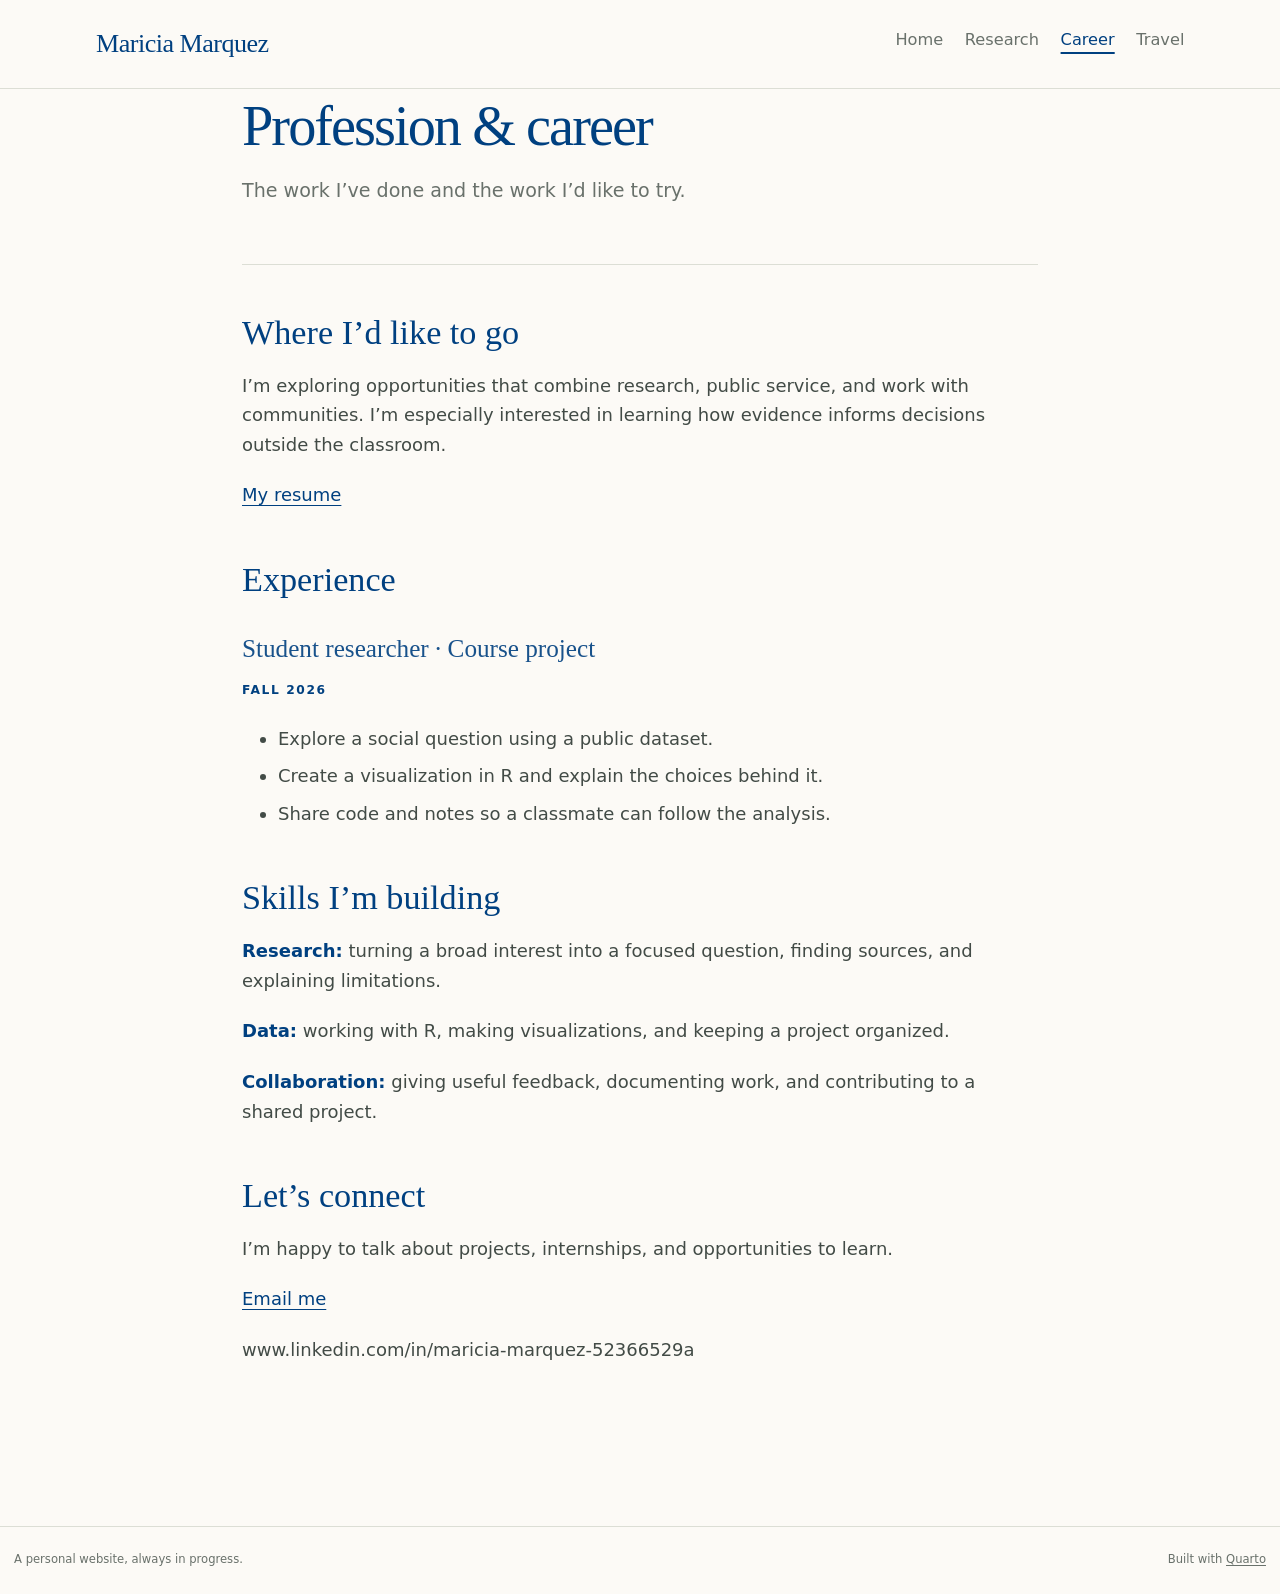
==== docs/career.html @ f44a6bb6 "resume" ====
<!DOCTYPE html>
<html xmlns="http://www.w3.org/1999/xhtml" lang="en" xml:lang="en"><head>

<meta charset="utf-8">
<meta name="generator" content="quarto-1.8.25">

<meta name="viewport" content="width=device-width, initial-scale=1.0, user-scalable=yes">


<title>Profession &amp; career – Maricia Marquez</title>
<style>
code{white-space: pre-wrap;}
span.smallcaps{font-variant: small-caps;}
div.columns{display: flex; gap: min(4vw, 1.5em);}
div.column{flex: auto; overflow-x: auto;}
div.hanging-indent{margin-left: 1.5em; text-indent: -1.5em;}
ul.task-list{list-style: none;}
ul.task-list li input[type="checkbox"] {
  width: 0.8em;
  margin: 0 0.8em 0.2em -1em; /* quarto-specific, see https://github.com/quarto-dev/quarto-cli/issues/4556 */ 
  vertical-align: middle;
}
</style>


<script src="site_libs/quarto-nav/quarto-nav.js"></script>
<script src="site_libs/quarto-nav/headroom.min.js"></script>
<script src="site_libs/clipboard/clipboard.min.js"></script>
<script src="site_libs/quarto-html/quarto.js" type="module"></script>
<script src="site_libs/quarto-html/tabsets/tabsets.js" type="module"></script>
<script src="site_libs/quarto-html/axe/axe-check.js" type="module"></script>
<script src="site_libs/quarto-html/popper.min.js"></script>
<script src="site_libs/quarto-html/tippy.umd.min.js"></script>
<link href="site_libs/quarto-html/tippy.css" rel="stylesheet">
<link href="site_libs/quarto-html/quarto-syntax-highlighting-7b89279ff1a6dce999919e0e67d4d9ec.css" rel="stylesheet" id="quarto-text-highlighting-styles">
<script src="site_libs/bootstrap/bootstrap.min.js"></script>
<link href="site_libs/bootstrap/bootstrap-icons.css" rel="stylesheet">
<link href="site_libs/bootstrap/bootstrap-f6d38c8fd67fa049058913888294f1d0.min.css" rel="stylesheet" append-hash="true" id="quarto-bootstrap" data-mode="light">
<script id="quarto-search-options" type="application/json">{
  "language": {
    "search-no-results-text": "No results",
    "search-matching-documents-text": "matching documents",
    "search-copy-link-title": "Copy link to search",
    "search-hide-matches-text": "Hide additional matches",
    "search-more-match-text": "more match in this document",
    "search-more-matches-text": "more matches in this document",
    "search-clear-button-title": "Clear",
    "search-text-placeholder": "",
    "search-detached-cancel-button-title": "Cancel",
    "search-submit-button-title": "Submit",
    "search-label": "Search"
  }
}</script>


<link rel="stylesheet" href="./_design/styles.css">
</head>

<body class="nav-fixed fullcontent quarto-light">

<div id="quarto-search-results"></div>
  <header id="quarto-header" class="headroom fixed-top">
    <nav class="navbar navbar-expand-lg " data-bs-theme="dark">
      <div class="navbar-container container-fluid">
      <div class="navbar-brand-container mx-auto">
    <a href="./index.html" class="navbar-brand navbar-brand-logo">
    </a>
    <a class="navbar-brand" href="./index.html">
    <span class="navbar-title">Maricia Marquez</span>
    </a>
  </div>
          <button class="navbar-toggler" type="button" data-bs-toggle="collapse" data-bs-target="#navbarCollapse" aria-controls="navbarCollapse" role="menu" aria-expanded="false" aria-label="Toggle navigation" onclick="if (window.quartoToggleHeadroom) { window.quartoToggleHeadroom(); }">
  <span class="navbar-toggler-icon"></span>
</button>
          <div class="collapse navbar-collapse" id="navbarCollapse">
            <ul class="navbar-nav navbar-nav-scroll me-auto">
  <li class="nav-item">
    <a class="nav-link" href="./index.html"> 
<span class="menu-text">Home</span></a>
  </li>  
  <li class="nav-item">
    <a class="nav-link" href="./research.html"> 
<span class="menu-text">Research</span></a>
  </li>  
  <li class="nav-item">
    <a class="nav-link active" href="./career.html" aria-current="page"> 
<span class="menu-text">Career</span></a>
  </li>  
  <li class="nav-item">
    <a class="nav-link" href="./travel.html"> 
<span class="menu-text">Travel</span></a>
  </li>  
</ul>
          </div> <!-- /navcollapse -->
            <div class="quarto-navbar-tools">
</div>
      </div> <!-- /container-fluid -->
    </nav>
</header>
<!-- content -->
<div id="quarto-content" class="quarto-container page-columns page-rows-contents page-layout-article page-navbar">
<!-- sidebar -->
<!-- margin-sidebar -->
    
<!-- main -->
<main class="content" id="quarto-document-content">

<header id="title-block-header" class="quarto-title-block default">
<div class="quarto-title">
<h1 class="title">Profession &amp; career</h1>
<p class="subtitle lead">The work I’ve done and the work I’d like to try.</p>
</div>



<div class="quarto-title-meta">

    
  
    
  </div>
  


</header>


<!-- CAREER: replace these examples with your own experience. Class and volunteer projects count. -->
<section id="where-id-like-to-go" class="level2">
<h2 data-anchor-id="where-id-like-to-go">Where I’d like to go</h2>
<p>I’m exploring opportunities that combine research, public service, and work with communities. I’m especially interested in learning how evidence informs decisions outside the classroom.</p>
<p><a href="2026_MariciaMarquez_Resume.pdf">My resume</a></p>
</section>
<section id="experience" class="level2">
<h2 data-anchor-id="experience">Experience</h2>
<section id="student-researcher-course-project" class="level3">
<h3 data-anchor-id="student-researcher-course-project">Student researcher · Course project</h3>
<p><span class="project-label">FALL 2026</span></p>
<ul>
<li>Explore a social question using a public dataset.</li>
<li>Create a visualization in R and explain the choices behind it.</li>
<li>Share code and notes so a classmate can follow the analysis.</li>
</ul>
<!-- Add another role or volunteer project here if useful.
     Use a heading for the role, then a date and 2–3 concrete contributions.
     You do not need an internship to have useful experience to share. -->
</section>
</section>
<section id="skills-im-building" class="level2">
<h2 data-anchor-id="skills-im-building">Skills I’m building</h2>
<p><strong>Research:</strong> turning a broad interest into a focused question, finding sources, and explaining limitations.</p>
<p><strong>Data:</strong> working with R, making visualizations, and keeping a project organized.</p>
<p><strong>Collaboration:</strong> giving useful feedback, documenting work, and contributing to a shared project.</p>
</section>
<section id="lets-connect" class="level2">
<h2 data-anchor-id="lets-connect">Let’s connect</h2>
<p>I’m happy to talk about projects, internships, and opportunities to learn.</p>
<p><a href="mailto:mariciamarquez@gmail.com">Email me</a></p>
<!-- OPTIONAL: add your real LinkedIn address here, or remove this comment. -->
<p>www.linkedin.com/in/maricia-marquez-52366529a <!-- OPTIONAL CV: create a files/ folder, add resume.pdf, then use [My resume](files/resume.pdf). --></p>


</section>

</main> <!-- /main -->
<script id="quarto-html-after-body" type="application/javascript">
  window.document.addEventListener("DOMContentLoaded", function (event) {
    const isCodeAnnotation = (el) => {
      for (const clz of el.classList) {
        if (clz.startsWith('code-annotation-')) {                     
          return true;
        }
      }
      return false;
    }
    const onCopySuccess = function(e) {
      // button target
      const button = e.trigger;
      // don't keep focus
      button.blur();
      // flash "checked"
      button.classList.add('code-copy-button-checked');
      var currentTitle = button.getAttribute("title");
      button.setAttribute("title", "Copied!");
      let tooltip;
      if (window.bootstrap) {
        button.setAttribute("data-bs-toggle", "tooltip");
        button.setAttribute("data-bs-placement", "left");
        button.setAttribute("data-bs-title", "Copied!");
        tooltip = new bootstrap.Tooltip(button, 
          { trigger: "manual", 
            customClass: "code-copy-button-tooltip",
            offset: [0, -8]});
        tooltip.show();    
      }
      setTimeout(function() {
        if (tooltip) {
          tooltip.hide();
          button.removeAttribute("data-bs-title");
          button.removeAttribute("data-bs-toggle");
          button.removeAttribute("data-bs-placement");
        }
        button.setAttribute("title", currentTitle);
        button.classList.remove('code-copy-button-checked');
      }, 1000);
      // clear code selection
      e.clearSelection();
    }
    const getTextToCopy = function(trigger) {
      const outerScaffold = trigger.parentElement.cloneNode(true);
      const codeEl = outerScaffold.querySelector('code');
      for (const childEl of codeEl.children) {
        if (isCodeAnnotation(childEl)) {
          childEl.remove();
        }
      }
      return codeEl.innerText;
    }
    const clipboard = new window.ClipboardJS('.code-copy-button:not([data-in-quarto-modal])', {
      text: getTextToCopy
    });
    clipboard.on('success', onCopySuccess);
    if (window.document.getElementById('quarto-embedded-source-code-modal')) {
      const clipboardModal = new window.ClipboardJS('.code-copy-button[data-in-quarto-modal]', {
        text: getTextToCopy,
        container: window.document.getElementById('quarto-embedded-source-code-modal')
      });
      clipboardModal.on('success', onCopySuccess);
    }
      var localhostRegex = new RegExp(/^(?:http|https):\/\/localhost\:?[0-9]*\//);
      var mailtoRegex = new RegExp(/^mailto:/);
        var filterRegex = new RegExp("https:\/\/mariciamarquez\.github\.io\/Academic_Website\/");
      var isInternal = (href) => {
          return filterRegex.test(href) || localhostRegex.test(href) || mailtoRegex.test(href);
      }
      // Inspect non-navigation links and adorn them if external
     var links = window.document.querySelectorAll('a[href]:not(.nav-link):not(.navbar-brand):not(.toc-action):not(.sidebar-link):not(.sidebar-item-toggle):not(.pagination-link):not(.no-external):not([aria-hidden]):not(.dropdown-item):not(.quarto-navigation-tool):not(.about-link)');
      for (var i=0; i<links.length; i++) {
        const link = links[i];
        if (!isInternal(link.href)) {
          // undo the damage that might have been done by quarto-nav.js in the case of
          // links that we want to consider external
          if (link.dataset.originalHref !== undefined) {
            link.href = link.dataset.originalHref;
          }
            // target, if specified
            link.setAttribute("target", "_blank");
            if (link.getAttribute("rel") === null) {
              link.setAttribute("rel", "noopener");
            }
        }
      }
    function tippyHover(el, contentFn, onTriggerFn, onUntriggerFn) {
      const config = {
        allowHTML: true,
        maxWidth: 500,
        delay: 100,
        arrow: false,
        appendTo: function(el) {
            return el.parentElement;
        },
        interactive: true,
        interactiveBorder: 10,
        theme: 'quarto',
        placement: 'bottom-start',
      };
      if (contentFn) {
        config.content = contentFn;
      }
      if (onTriggerFn) {
        config.onTrigger = onTriggerFn;
      }
      if (onUntriggerFn) {
        config.onUntrigger = onUntriggerFn;
      }
      window.tippy(el, config); 
    }
    const noterefs = window.document.querySelectorAll('a[role="doc-noteref"]');
    for (var i=0; i<noterefs.length; i++) {
      const ref = noterefs[i];
      tippyHover(ref, function() {
        // use id or data attribute instead here
        let href = ref.getAttribute('data-footnote-href') || ref.getAttribute('href');
        try { href = new URL(href).hash; } catch {}
        const id = href.replace(/^#\/?/, "");
        const note = window.document.getElementById(id);
        if (note) {
          return note.innerHTML;
        } else {
          return "";
        }
      });
    }
    const xrefs = window.document.querySelectorAll('a.quarto-xref');
    const processXRef = (id, note) => {
      // Strip column container classes
      const stripColumnClz = (el) => {
        el.classList.remove("page-full", "page-columns");
        if (el.children) {
          for (const child of el.children) {
            stripColumnClz(child);
          }
        }
      }
      stripColumnClz(note)
      if (id === null || id.startsWith('sec-')) {
        // Special case sections, only their first couple elements
        const container = document.createElement("div");
        if (note.children && note.children.length > 2) {
          container.appendChild(note.children[0].cloneNode(true));
          for (let i = 1; i < note.children.length; i++) {
            const child = note.children[i];
            if (child.tagName === "P" && child.innerText === "") {
              continue;
            } else {
              container.appendChild(child.cloneNode(true));
              break;
            }
          }
          if (window.Quarto?.typesetMath) {
            window.Quarto.typesetMath(container);
          }
          return container.innerHTML
        } else {
          if (window.Quarto?.typesetMath) {
            window.Quarto.typesetMath(note);
          }
          return note.innerHTML;
        }
      } else {
        // Remove any anchor links if they are present
        const anchorLink = note.querySelector('a.anchorjs-link');
        if (anchorLink) {
          anchorLink.remove();
        }
        if (window.Quarto?.typesetMath) {
          window.Quarto.typesetMath(note);
        }
        if (note.classList.contains("callout")) {
          return note.outerHTML;
        } else {
          return note.innerHTML;
        }
      }
    }
    for (var i=0; i<xrefs.length; i++) {
      const xref = xrefs[i];
      tippyHover(xref, undefined, function(instance) {
        instance.disable();
        let url = xref.getAttribute('href');
        let hash = undefined; 
        if (url.startsWith('#')) {
          hash = url;
        } else {
          try { hash = new URL(url).hash; } catch {}
        }
        if (hash) {
          const id = hash.replace(/^#\/?/, "");
          const note = window.document.getElementById(id);
          if (note !== null) {
            try {
              const html = processXRef(id, note.cloneNode(true));
              instance.setContent(html);
            } finally {
              instance.enable();
              instance.show();
            }
          } else {
            // See if we can fetch this
            fetch(url.split('#')[0])
            .then(res => res.text())
            .then(html => {
              const parser = new DOMParser();
              const htmlDoc = parser.parseFromString(html, "text/html");
              const note = htmlDoc.getElementById(id);
              if (note !== null) {
                const html = processXRef(id, note);
                instance.setContent(html);
              } 
            }).finally(() => {
              instance.enable();
              instance.show();
            });
          }
        } else {
          // See if we can fetch a full url (with no hash to target)
          // This is a special case and we should probably do some content thinning / targeting
          fetch(url)
          .then(res => res.text())
          .then(html => {
            const parser = new DOMParser();
            const htmlDoc = parser.parseFromString(html, "text/html");
            const note = htmlDoc.querySelector('main.content');
            if (note !== null) {
              // This should only happen for chapter cross references
              // (since there is no id in the URL)
              // remove the first header
              if (note.children.length > 0 && note.children[0].tagName === "HEADER") {
                note.children[0].remove();
              }
              const html = processXRef(null, note);
              instance.setContent(html);
            } 
          }).finally(() => {
            instance.enable();
            instance.show();
          });
        }
      }, function(instance) {
      });
    }
        let selectedAnnoteEl;
        const selectorForAnnotation = ( cell, annotation) => {
          let cellAttr = 'data-code-cell="' + cell + '"';
          let lineAttr = 'data-code-annotation="' +  annotation + '"';
          const selector = 'span[' + cellAttr + '][' + lineAttr + ']';
          return selector;
        }
        const selectCodeLines = (annoteEl) => {
          const doc = window.document;
          const targetCell = annoteEl.getAttribute("data-target-cell");
          const targetAnnotation = annoteEl.getAttribute("data-target-annotation");
          const annoteSpan = window.document.querySelector(selectorForAnnotation(targetCell, targetAnnotation));
          const lines = annoteSpan.getAttribute("data-code-lines").split(",");
          const lineIds = lines.map((line) => {
            return targetCell + "-" + line;
          })
          let top = null;
          let height = null;
          let parent = null;
          if (lineIds.length > 0) {
              //compute the position of the single el (top and bottom and make a div)
              const el = window.document.getElementById(lineIds[0]);
              top = el.offsetTop;
              height = el.offsetHeight;
              parent = el.parentElement.parentElement;
            if (lineIds.length > 1) {
              const lastEl = window.document.getElementById(lineIds[lineIds.length - 1]);
              const bottom = lastEl.offsetTop + lastEl.offsetHeight;
              height = bottom - top;
            }
            if (top !== null && height !== null && parent !== null) {
              // cook up a div (if necessary) and position it 
              let div = window.document.getElementById("code-annotation-line-highlight");
              if (div === null) {
                div = window.document.createElement("div");
                div.setAttribute("id", "code-annotation-line-highlight");
                div.style.position = 'absolute';
                parent.appendChild(div);
              }
              div.style.top = top - 2 + "px";
              div.style.height = height + 4 + "px";
              div.style.left = 0;
              let gutterDiv = window.document.getElementById("code-annotation-line-highlight-gutter");
              if (gutterDiv === null) {
                gutterDiv = window.document.createElement("div");
                gutterDiv.setAttribute("id", "code-annotation-line-highlight-gutter");
                gutterDiv.style.position = 'absolute';
                const codeCell = window.document.getElementById(targetCell);
                const gutter = codeCell.querySelector('.code-annotation-gutter');
                gutter.appendChild(gutterDiv);
              }
              gutterDiv.style.top = top - 2 + "px";
              gutterDiv.style.height = height + 4 + "px";
            }
            selectedAnnoteEl = annoteEl;
          }
        };
        const unselectCodeLines = () => {
          const elementsIds = ["code-annotation-line-highlight", "code-annotation-line-highlight-gutter"];
          elementsIds.forEach((elId) => {
            const div = window.document.getElementById(elId);
            if (div) {
              div.remove();
            }
          });
          selectedAnnoteEl = undefined;
        };
          // Handle positioning of the toggle
      window.addEventListener(
        "resize",
        throttle(() => {
          elRect = undefined;
          if (selectedAnnoteEl) {
            selectCodeLines(selectedAnnoteEl);
          }
        }, 10)
      );
      function throttle(fn, ms) {
      let throttle = false;
      let timer;
        return (...args) => {
          if(!throttle) { // first call gets through
              fn.apply(this, args);
              throttle = true;
          } else { // all the others get throttled
              if(timer) clearTimeout(timer); // cancel #2
              timer = setTimeout(() => {
                fn.apply(this, args);
                timer = throttle = false;
              }, ms);
          }
        };
      }
        // Attach click handler to the DT
        const annoteDls = window.document.querySelectorAll('dt[data-target-cell]');
        for (const annoteDlNode of annoteDls) {
          annoteDlNode.addEventListener('click', (event) => {
            const clickedEl = event.target;
            if (clickedEl !== selectedAnnoteEl) {
              unselectCodeLines();
              const activeEl = window.document.querySelector('dt[data-target-cell].code-annotation-active');
              if (activeEl) {
                activeEl.classList.remove('code-annotation-active');
              }
              selectCodeLines(clickedEl);
              clickedEl.classList.add('code-annotation-active');
            } else {
              // Unselect the line
              unselectCodeLines();
              clickedEl.classList.remove('code-annotation-active');
            }
          });
        }
    const findCites = (el) => {
      const parentEl = el.parentElement;
      if (parentEl) {
        const cites = parentEl.dataset.cites;
        if (cites) {
          return {
            el,
            cites: cites.split(' ')
          };
        } else {
          return findCites(el.parentElement)
        }
      } else {
        return undefined;
      }
    };
    var bibliorefs = window.document.querySelectorAll('a[role="doc-biblioref"]');
    for (var i=0; i<bibliorefs.length; i++) {
      const ref = bibliorefs[i];
      const citeInfo = findCites(ref);
      if (citeInfo) {
        tippyHover(citeInfo.el, function() {
          var popup = window.document.createElement('div');
          citeInfo.cites.forEach(function(cite) {
            var citeDiv = window.document.createElement('div');
            citeDiv.classList.add('hanging-indent');
            citeDiv.classList.add('csl-entry');
            var biblioDiv = window.document.getElementById('ref-' + cite);
            if (biblioDiv) {
              citeDiv.innerHTML = biblioDiv.innerHTML;
            }
            popup.appendChild(citeDiv);
          });
          return popup.innerHTML;
        });
      }
    }
  });
  </script>
</div> <!-- /content -->
<footer class="footer">
  <div class="nav-footer">
    <div class="nav-footer-left">
<p>A personal website, always in progress.</p>
</div>   
    <div class="nav-footer-center">
      &nbsp;
    </div>
    <div class="nav-footer-right">
<p>Built with <a href="https://quarto.org/">Quarto</a></p>
</div>
  </div>
</footer>




</body></html>
---- docs/site_libs/quarto-html/quarto-syntax-highlighting-7b89279ff1a6dce999919e0e67d4d9ec.css ----
/* quarto syntax highlight colors */
:root {
  --quarto-hl-ot-color: #003B4F;
  --quarto-hl-at-color: #657422;
  --quarto-hl-ss-color: #20794D;
  --quarto-hl-an-color: #5E5E5E;
  --quarto-hl-fu-color: #4758AB;
  --quarto-hl-st-color: #20794D;
  --quarto-hl-cf-color: #003B4F;
  --quarto-hl-op-color: #5E5E5E;
  --quarto-hl-er-color: #AD0000;
  --quarto-hl-bn-color: #AD0000;
  --quarto-hl-al-color: #AD0000;
  --quarto-hl-va-color: #111111;
  --quarto-hl-bu-color: inherit;
  --quarto-hl-ex-color: inherit;
  --quarto-hl-pp-color: #AD0000;
  --quarto-hl-in-color: #5E5E5E;
  --quarto-hl-vs-color: #20794D;
  --quarto-hl-wa-color: #5E5E5E;
  --quarto-hl-do-color: #5E5E5E;
  --quarto-hl-im-color: #00769E;
  --quarto-hl-ch-color: #20794D;
  --quarto-hl-dt-color: #AD0000;
  --quarto-hl-fl-color: #AD0000;
  --quarto-hl-co-color: #5E5E5E;
  --quarto-hl-cv-color: #5E5E5E;
  --quarto-hl-cn-color: #8f5902;
  --quarto-hl-sc-color: #5E5E5E;
  --quarto-hl-dv-color: #AD0000;
  --quarto-hl-kw-color: #003B4F;
}

/* other quarto variables */
:root {
  --quarto-font-monospace: SFMono-Regular, Menlo, Monaco, Consolas, "Liberation Mono", "Courier New", monospace;
}

/* syntax highlight based on Pandoc's rules */
pre > code.sourceCode > span {
  color: #003B4F;
}

code.sourceCode > span {
  color: #003B4F;
}

div.sourceCode,
div.sourceCode pre.sourceCode {
  color: #003B4F;
}

/* Normal */
code span {
  color: #003B4F;
}

/* Alert */
code span.al {
  color: #AD0000;
  font-style: inherit;
}

/* Annotation */
code span.an {
  color: #5E5E5E;
  font-style: inherit;
}

/* Attribute */
code span.at {
  color: #657422;
  font-style: inherit;
}

/* BaseN */
code span.bn {
  color: #AD0000;
  font-style: inherit;
}

/* BuiltIn */
code span.bu {
  font-style: inherit;
}

/* ControlFlow */
code span.cf {
  color: #003B4F;
  font-weight: bold;
  font-style: inherit;
}

/* Char */
code span.ch {
  color: #20794D;
  font-style: inherit;
}

/* Constant */
code span.cn {
  color: #8f5902;
  font-style: inherit;
}

/* Comment */
code span.co {
  color: #5E5E5E;
  font-style: inherit;
}

/* CommentVar */
code span.cv {
  color: #5E5E5E;
  font-style: italic;
}

/* Documentation */
code span.do {
  color: #5E5E5E;
  font-style: italic;
}

/* DataType */
code span.dt {
  color: #AD0000;
  font-style: inherit;
}

/* DecVal */
code span.dv {
  color: #AD0000;
  font-style: inherit;
}

/* Error */
code span.er {
  color: #AD0000;
  font-style: inherit;
}

/* Extension */
code span.ex {
  font-style: inherit;
}

/* Float */
code span.fl {
  color: #AD0000;
  font-style: inherit;
}

/* Function */
code span.fu {
  color: #4758AB;
  font-style: inherit;
}

/* Import */
code span.im {
  color: #00769E;
  font-style: inherit;
}

/* Information */
code span.in {
  color: #5E5E5E;
  font-style: inherit;
}

/* Keyword */
code span.kw {
  color: #003B4F;
  font-weight: bold;
  font-style: inherit;
}

/* Operator */
code span.op {
  color: #5E5E5E;
  font-style: inherit;
}

/* Other */
code span.ot {
  color: #003B4F;
  font-style: inherit;
}

/* Preprocessor */
code span.pp {
  color: #AD0000;
  font-style: inherit;
}

/* SpecialChar */
code span.sc {
  color: #5E5E5E;
  font-style: inherit;
}

/* SpecialString */
code span.ss {
  color: #20794D;
  font-style: inherit;
}

/* String */
code span.st {
  color: #20794D;
  font-style: inherit;
}

/* Variable */
code span.va {
  color: #111111;
  font-style: inherit;
}

/* VerbatimString */
code span.vs {
  color: #20794D;
  font-style: inherit;
}

/* Warning */
code span.wa {
  color: #5E5E5E;
  font-style: italic;
}

.prevent-inlining {
  content: "</";
}

/*# sourceMappingURL=3944bc705cfaf4c80e56f77c5205168a.css.map */
---- docs/_design/styles.css ----
/* Optional customization: change the dark accent color below.
   Everything else can stay as it is while you write your site. */
:root {
  --paper: #fcfaf6;
  --ink: #004080;
  --body-ink: #424b46;
  --accent: #004080;
  --muted: #69716b;
  --rule: #dcded5;
  --serif: Georgia, "Times New Roman", serif;
}

body { background: var(--paper); color: var(--body-ink); }
a { color: var(--accent); text-underline-offset: .2em; }
a:hover { color: #004080; }
a:focus-visible, button:focus-visible {
  outline: 3px solid var(--accent);
  outline-offset: 5px;
}
h1, h2, h3, h4 { color: var(--ink); }
h1, h2, h3 { font-family: var(--serif); font-weight: 400; }
h1 { font-size: clamp(2.25rem, 4.4vw, 3.6rem); line-height: 1.13; letter-spacing: -.035em; }
h2 { font-size: 1.9rem; border: 0; padding-bottom: 0; margin-top: 2.7rem; }
h3 { font-size: 1.4rem; margin-top: 1.9rem; }
p { margin-bottom: 1.15rem; }
li { margin-bottom: .45rem; }
strong { color: var(--ink); font-weight: 600; }

/* Shared navigation. No extra dropdowns or social-icon extensions. */
#quarto-header { border-bottom: 1px solid var(--rule); }
.navbar { background: var(--paper) !important; padding: 1rem 0; }
.navbar > .container-fluid { max-width: 1160px; margin: auto; padding: 0 32px; }
.navbar-brand { color: var(--ink) !important; font: 1.45rem var(--serif); letter-spacing: -.02em; }
.navbar-brand:hover { color: var(--accent) !important; }
.navbar-nav { gap: .8rem; }
.navbar .nav-link { color: var(--muted); font-size: .9rem; padding: .45rem .2rem !important; }
.navbar .nav-link.active { color: var(--ink); text-decoration: underline; text-underline-offset: .45em; text-decoration-thickness: 2px; }
.navbar .nav-link:hover { color: var(--accent); }
.navbar-toggler { border: 1px solid var(--rule); border-radius: 4px; }

.home-page #title-block-header { display: none; }
main.content { padding-top: 2rem; margin-bottom: 4.5rem; }
#title-block-header { margin-bottom: 2.6rem; padding-bottom: 1.8rem; border-bottom: 1px solid var(--rule); }
#title-block-header .subtitle { color: var(--muted); font-size: 1.06rem; margin-top: .9rem; max-width: 42rem; }
.quarto-title-meta { margin-top: 1.4rem; }
.quarto-title-meta-heading { color: var(--muted); }

/* Home page: the ::: layout blocks in index.qmd use these classes. */
.home-hero { display: grid; grid-template-columns: minmax(0, 1.4fr) minmax(230px, .8fr); gap: 4rem; align-items: center; padding: 1.7rem 0 3.4rem; }
.home-hero p:last-child { margin-bottom: 0; }
.eyebrow, .project-label { color: var(--accent); font-size: .68rem; font-weight: 600; letter-spacing: .13em; line-height: 1.6; }
h1.display-name { font-size: clamp(3.6rem, 6.2vw, 5.6rem); line-height: 1; margin: .8rem 0 1.25rem; letter-spacing: -.055em; }
.hero-subtitle { display: inline-block; color: var(--ink); font: italic 1.75rem/1.3 var(--serif); margin-bottom: .2rem; }
.hero-copy p { max-width: 37rem; }
.hero-copy p:last-child { display: flex; gap: 1.6rem; align-items: center; flex-wrap: wrap; margin-top: 1.65rem; }
.primary-link { display: inline-block; background: var(--accent); color: #fff !important; padding: .7rem 1.2rem; border-radius: 4px; text-decoration: none; font-size: .88rem; }
.primary-link:hover { background: #004080; }
.quiet-link { font-size: .88rem; }
.hero-photo { justify-self: end; width: 100%; max-width: 320px; }
.hero-photo p, .hero-photo figure { margin: 0; }
.hero-photo img { width: 100%; aspect-ratio: 4 / 5; object-fit: cover; border-radius: 150px 150px 8px 8px; }
.home-notes { border-top: 1px solid var(--rule); display: grid; grid-template-columns: 1fr 1fr; gap: 4rem; padding-top: 2.5rem; }
.home-note h2 { font-size: 1.7rem; margin-top: .6rem; margin-bottom: 1rem; }
.home-note p:last-child a { font-size: .9rem; }

/* Photos and the automatic blog list. */
.travel-photo { width: 100%; max-height: 480px; object-fit: cover; border-radius: 6px; }
.quarto-listing { margin-top: 2rem; }
.quarto-listing-default .quarto-post { border-bottom: 1px solid var(--rule); padding: 1.5rem 0; margin: 0; }
.quarto-listing-default .quarto-post .listing-title { font: 1.6rem/1.2 var(--serif); margin-bottom: .7rem; }
.quarto-listing-default .quarto-post .listing-title a { color: var(--ink); }
.quarto-listing-default .quarto-post .listing-description { color: var(--body-ink); }
.quarto-listing-default .quarto-post .metadata { color: var(--muted); font-size: .78rem; }
.quarto-listing-default a { text-decoration: none; }
.quarto-listing-default a:hover { text-decoration: underline; }
.listing-no-matching { color: var(--muted); }

.nav-footer { border-top: 1px solid var(--rule); color: var(--muted); font-size: .78rem; background: var(--paper); }
.nav-footer a { color: var(--muted); }
.nav-footer-left, .nav-footer-right { padding: .8rem 0; }

@media (min-width: 992px) {
  .navbar-collapse { justify-content: flex-end; }
  .navbar-nav.me-auto { margin-right: 0 !important; }
}
@media (max-width: 991px) {
  .navbar-nav { gap: .15rem; padding-top: 1rem; }
  .navbar > .container-fluid { padding: 0 24px; }
  .home-hero { gap: 2rem; }
}
@media (max-width: 680px) {
  body { font-size: 17px; }
  main.content { padding-top: 1.3rem; margin-bottom: 3rem; }
  h1 { font-size: 2.5rem; }
  h2 { font-size: 1.7rem; }
  #title-block-header { margin-bottom: 2rem; }
  .home-hero { grid-template-columns: 1fr; padding-top: .8rem; padding-bottom: 2.4rem; gap: 2rem; }
  h1.display-name { font-size: 3.8rem; }
  .hero-subtitle { font-size: 1.55rem; }
  .hero-photo { justify-self: start; max-width: 270px; }
  .home-notes { grid-template-columns: 1fr; gap: 2rem; padding-top: 2rem; }
  .quarto-listing-default .quarto-post { flex-wrap: wrap; gap: .6rem; }
  .quarto-listing-default .quarto-post .metadata { flex-basis: 100%; order: -1; }
  .quarto-listing-default .quarto-post .body { flex-basis: 100%; }
  .nav-footer { flex-direction: column; align-items: flex-start; gap: 0; }
  .nav-footer-left, .nav-footer-right { text-align: left; padding: .5rem 0; }
}
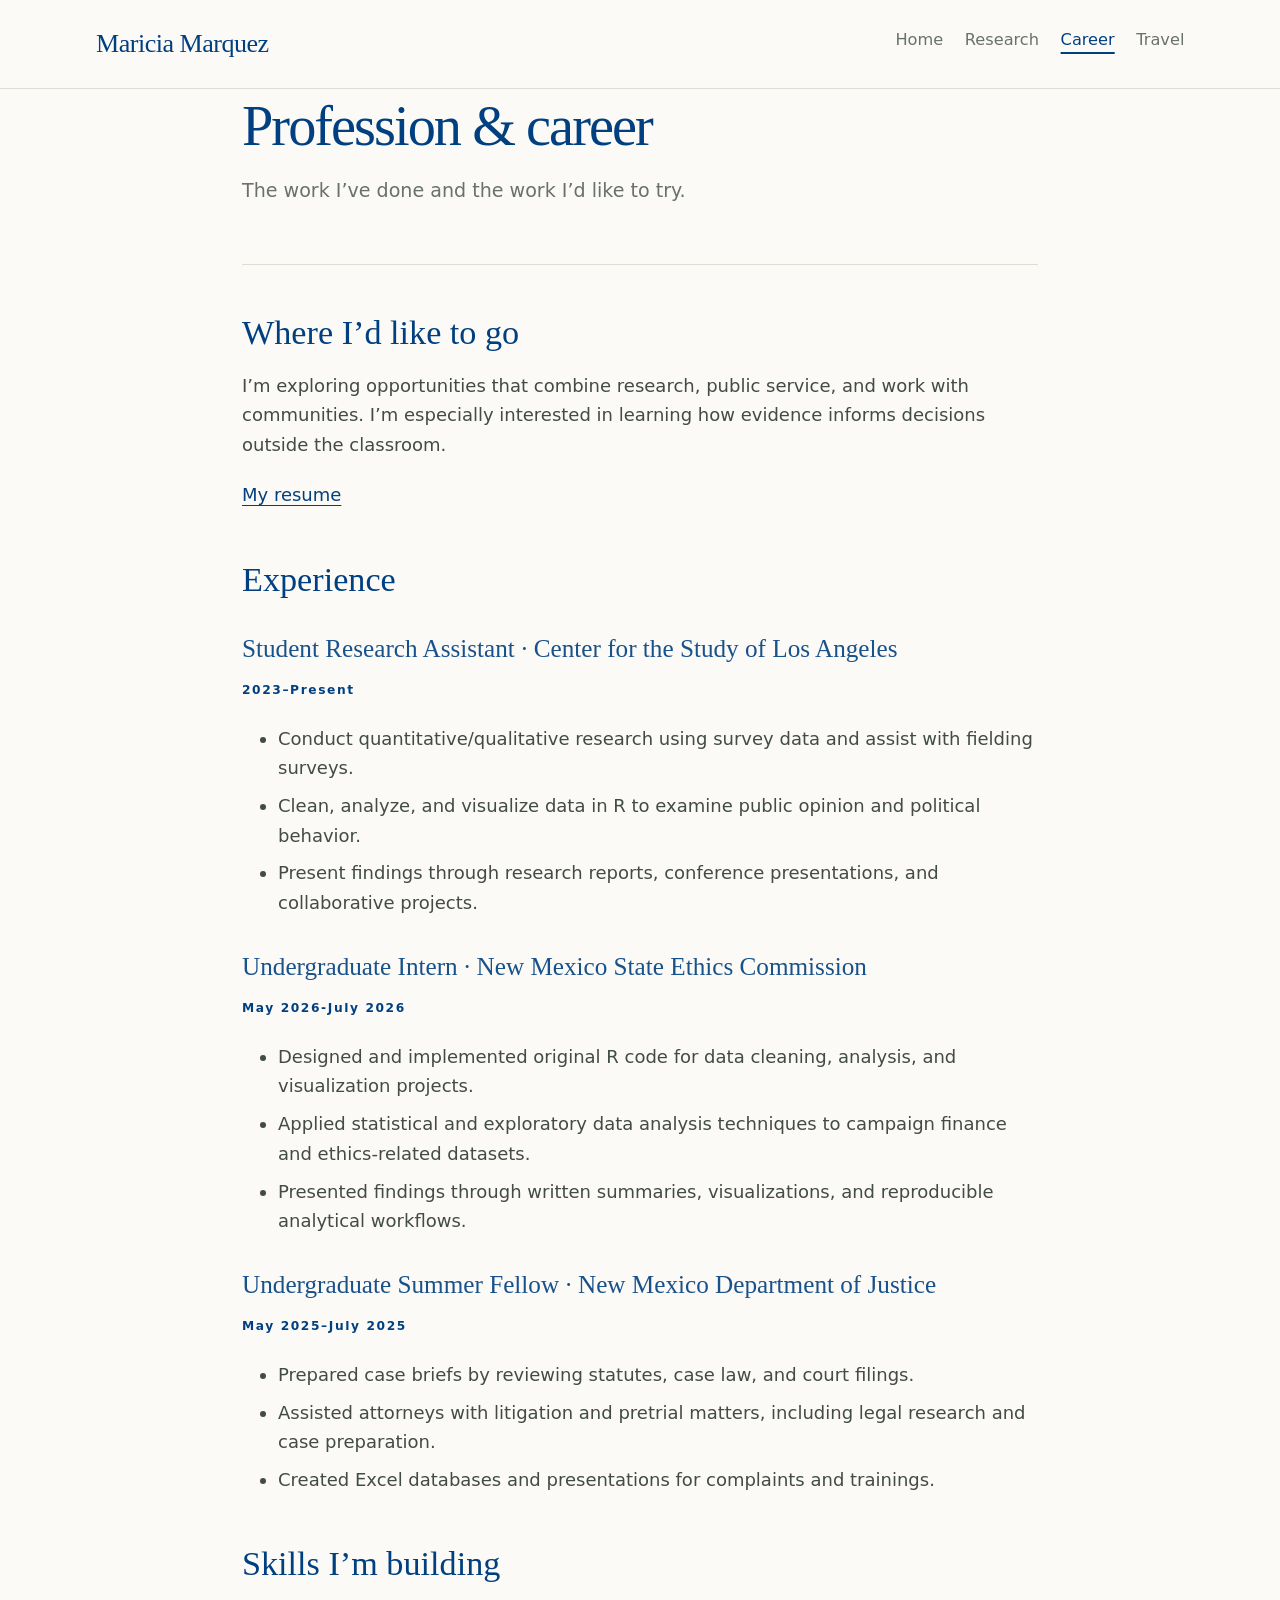
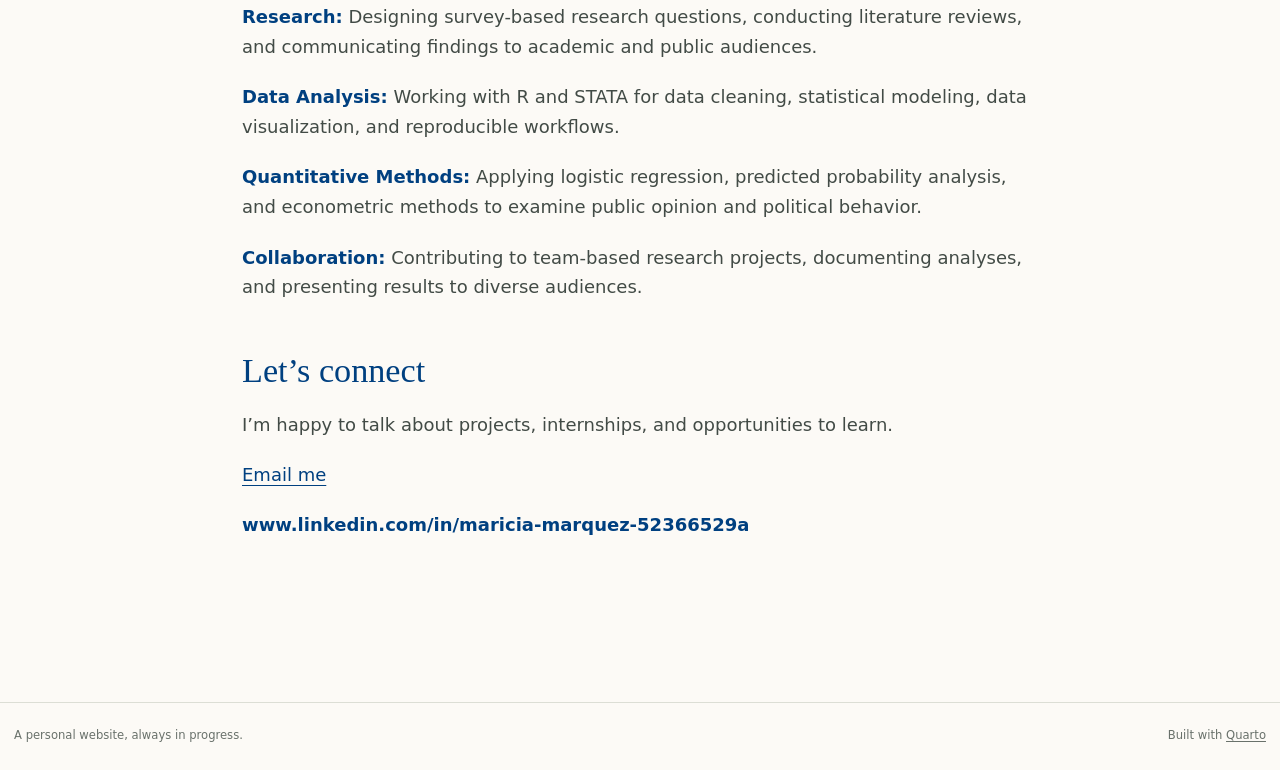
==== commit 4f813cb1: "career add ins" ====
--- a/docs/career.html
+++ b/docs/career.html
@@ -129,17 +129,35 @@
 <section id="where-id-like-to-go" class="level2">
 <h2 data-anchor-id="where-id-like-to-go">Where I’d like to go</h2>
 <p>I’m exploring opportunities that combine research, public service, and work with communities. I’m especially interested in learning how evidence informs decisions outside the classroom.</p>
-<p><a href="2026_MariciaMarquez_Resume.pdf">My resume</a></p>
+<p><a href="files/2026_MariciaMarquez_Resume.pdf">My resume</a></p>
 </section>
 <section id="experience" class="level2">
 <h2 data-anchor-id="experience">Experience</h2>
-<section id="student-researcher-course-project" class="level3">
-<h3 data-anchor-id="student-researcher-course-project">Student researcher · Course project</h3>
-<p><span class="project-label">FALL 2026</span></p>
+<section id="student-research-assistant-center-for-the-study-of-los-angeles" class="level3">
+<h3 data-anchor-id="student-research-assistant-center-for-the-study-of-los-angeles">Student Research Assistant · Center for the Study of Los Angeles</h3>
+<p><span class="project-label">2023–Present</span></p>
 <ul>
-<li>Explore a social question using a public dataset.</li>
-<li>Create a visualization in R and explain the choices behind it.</li>
-<li>Share code and notes so a classmate can follow the analysis.</li>
+<li>Conduct quantitative/qualitative research using survey data and assist with fielding surveys.</li>
+<li>Clean, analyze, and visualize data in R to examine public opinion and political behavior.</li>
+<li>Present findings through research reports, conference presentations, and collaborative projects.</li>
+</ul>
+</section>
+<section id="undergraduate-intern-new-mexico-state-ethics-commission" class="level3">
+<h3 data-anchor-id="undergraduate-intern-new-mexico-state-ethics-commission">Undergraduate Intern · New Mexico State Ethics Commission</h3>
+<p><span class="project-label">May 2026-July 2026</span></p>
+<ul>
+<li>Designed and implemented original R code for data cleaning, analysis, and visualization projects.</li>
+<li>Applied statistical and exploratory data analysis techniques to campaign finance and ethics-related datasets.</li>
+<li>Presented findings through written summaries, visualizations, and reproducible analytical workflows.</li>
+</ul>
+</section>
+<section id="undergraduate-summer-fellow-new-mexico-department-of-justice" class="level3">
+<h3 data-anchor-id="undergraduate-summer-fellow-new-mexico-department-of-justice">Undergraduate Summer Fellow · New Mexico Department of Justice</h3>
+<p><span class="project-label">May 2025–July 2025</span></p>
+<ul>
+<li>Prepared case briefs by reviewing statutes, case law, and court filings.</li>
+<li>Assisted attorneys with litigation and pretrial matters, including legal research and case preparation.</li>
+<li>Created Excel databases and presentations for complaints and trainings.</li>
 </ul>
 <!-- Add another role or volunteer project here if useful.
      Use a heading for the role, then a date and 2–3 concrete contributions.
@@ -148,16 +166,17 @@
 </section>
 <section id="skills-im-building" class="level2">
 <h2 data-anchor-id="skills-im-building">Skills I’m building</h2>
-<p><strong>Research:</strong> turning a broad interest into a focused question, finding sources, and explaining limitations.</p>
-<p><strong>Data:</strong> working with R, making visualizations, and keeping a project organized.</p>
-<p><strong>Collaboration:</strong> giving useful feedback, documenting work, and contributing to a shared project.</p>
+<p><strong>Research:</strong> Designing survey-based research questions, conducting literature reviews, and communicating findings to academic and public audiences.</p>
+<p><strong>Data Analysis:</strong> Working with R and STATA for data cleaning, statistical modeling, data visualization, and reproducible workflows.</p>
+<p><strong>Quantitative Methods:</strong> Applying logistic regression, predicted probability analysis, and econometric methods to examine public opinion and political behavior.</p>
+<p><strong>Collaboration:</strong> Contributing to team-based research projects, documenting analyses, and presenting results to diverse audiences.</p>
 </section>
 <section id="lets-connect" class="level2">
 <h2 data-anchor-id="lets-connect">Let’s connect</h2>
 <p>I’m happy to talk about projects, internships, and opportunities to learn.</p>
 <p><a href="mailto:mariciamarquez@gmail.com">Email me</a></p>
 <!-- OPTIONAL: add your real LinkedIn address here, or remove this comment. -->
-<p>www.linkedin.com/in/maricia-marquez-52366529a <!-- OPTIONAL CV: create a files/ folder, add resume.pdf, then use [My resume](files/resume.pdf). --></p>
+<p><strong>www.linkedin.com/in/maricia-marquez-52366529a</strong> <!-- OPTIONAL CV: create a files/ folder, add resume.pdf, then use [My resume](files/resume.pdf). --></p>
 
 
 </section>
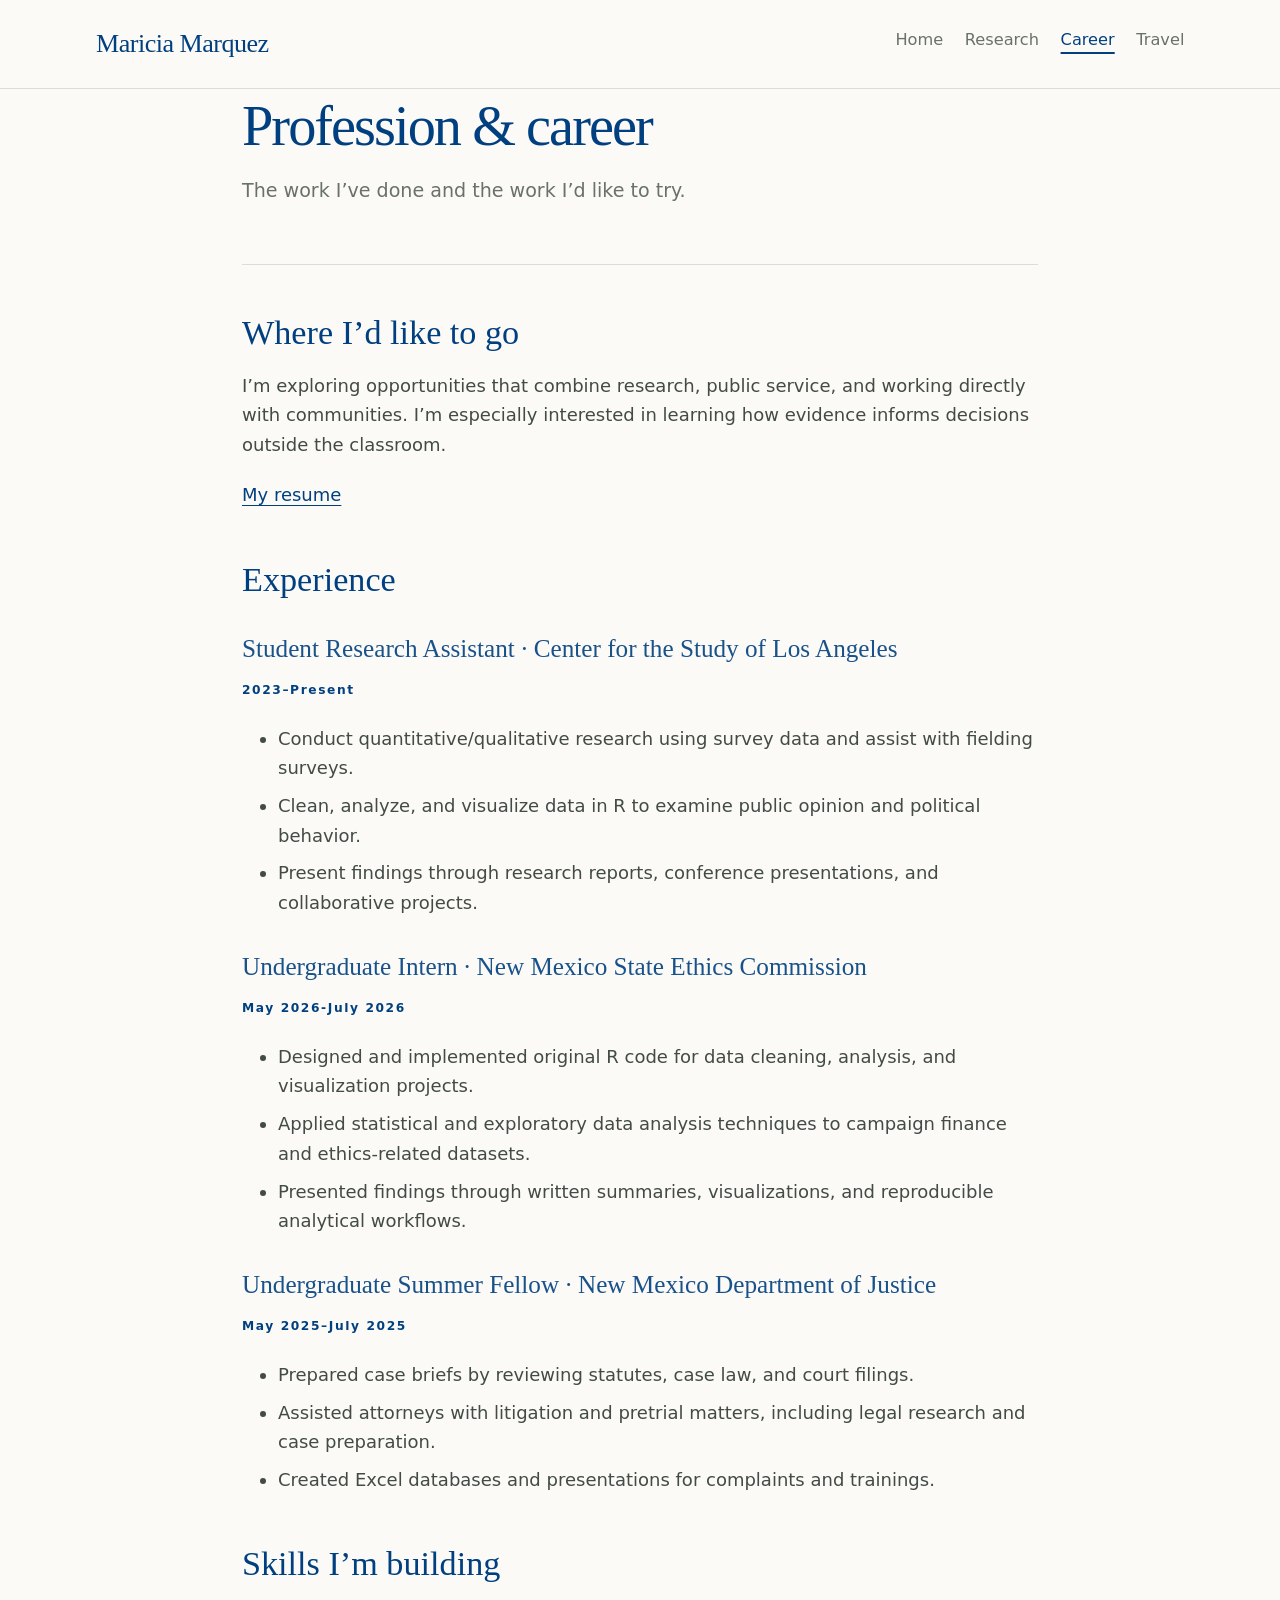
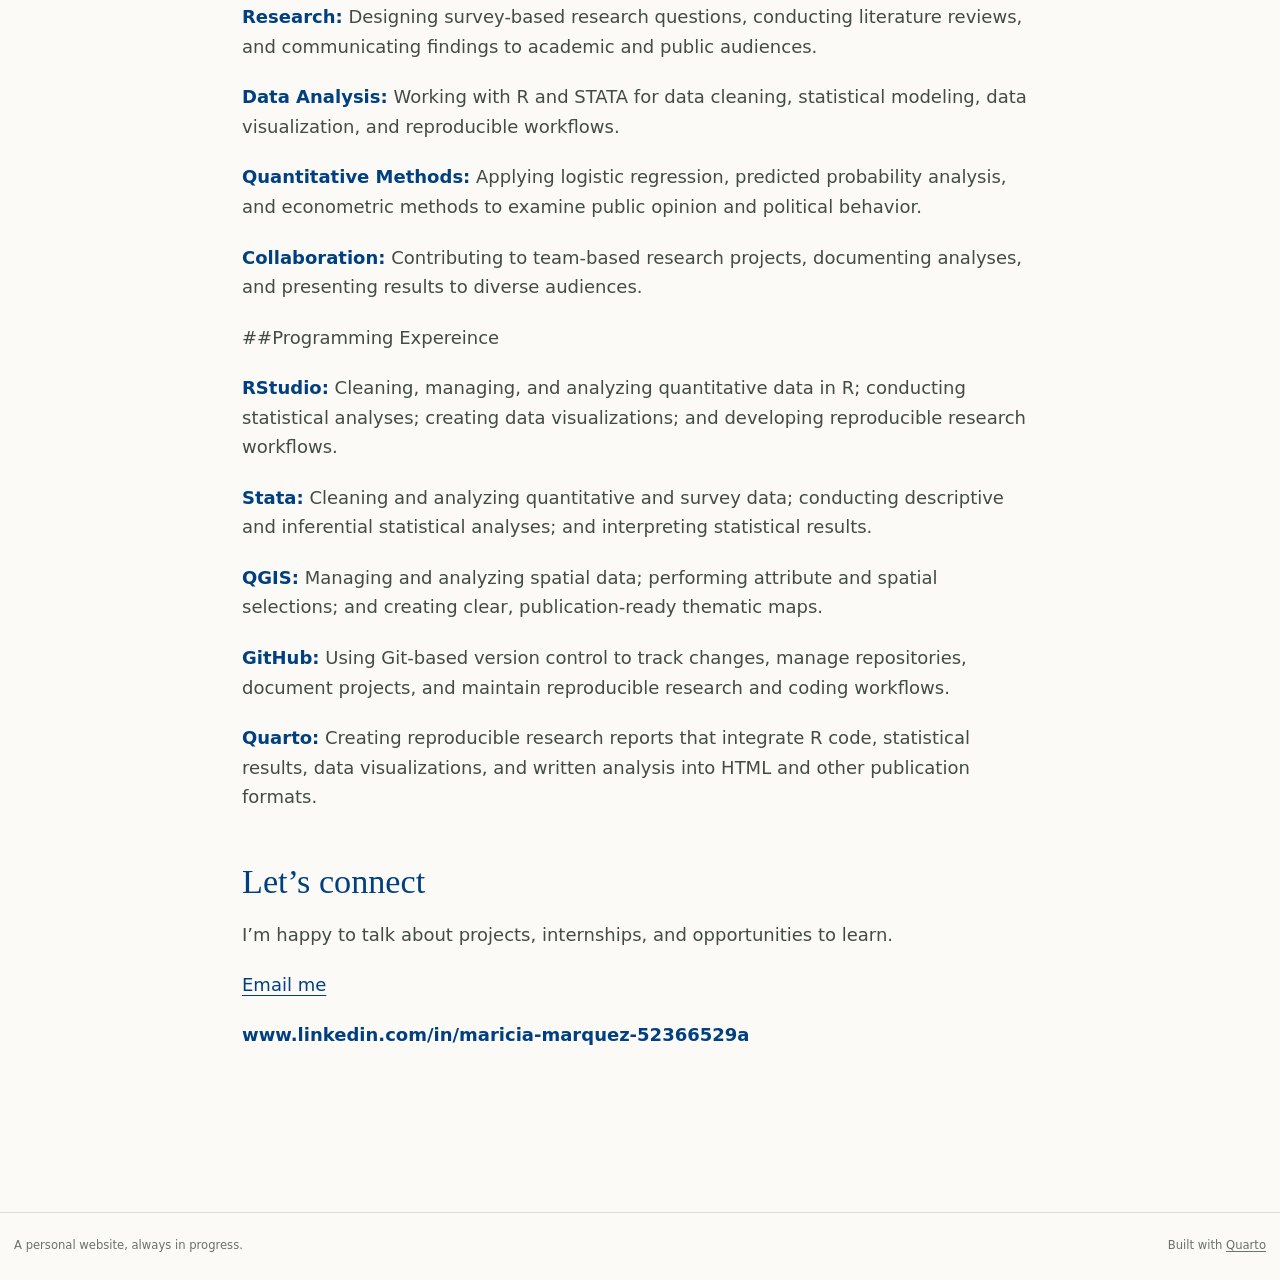
==== commit 029b5a65: "update" ====
--- a/docs/career.html
+++ b/docs/career.html
@@ -128,7 +128,7 @@
 <!-- CAREER: replace these examples with your own experience. Class and volunteer projects count. -->
 <section id="where-id-like-to-go" class="level2">
 <h2 data-anchor-id="where-id-like-to-go">Where I’d like to go</h2>
-<p>I’m exploring opportunities that combine research, public service, and work with communities. I’m especially interested in learning how evidence informs decisions outside the classroom.</p>
+<p>I’m exploring opportunities that combine research, public service, and working directly with communities. I’m especially interested in learning how evidence informs decisions outside the classroom.</p>
 <p><a href="files/2026_MariciaMarquez_Resume.pdf">My resume</a></p>
 </section>
 <section id="experience" class="level2">
@@ -170,6 +170,12 @@
 <p><strong>Data Analysis:</strong> Working with R and STATA for data cleaning, statistical modeling, data visualization, and reproducible workflows.</p>
 <p><strong>Quantitative Methods:</strong> Applying logistic regression, predicted probability analysis, and econometric methods to examine public opinion and political behavior.</p>
 <p><strong>Collaboration:</strong> Contributing to team-based research projects, documenting analyses, and presenting results to diverse audiences.</p>
+<p>##Programming Expereince</p>
+<p><strong>RStudio:</strong> Cleaning, managing, and analyzing quantitative data in R; conducting statistical analyses; creating data visualizations; and developing reproducible research workflows.</p>
+<p><strong>Stata:</strong> Cleaning and analyzing quantitative and survey data; conducting descriptive and inferential statistical analyses; and interpreting statistical results.</p>
+<p><strong>QGIS:</strong> Managing and analyzing spatial data; performing attribute and spatial selections; and creating clear, publication-ready thematic maps.</p>
+<p><strong>GitHub:</strong> Using Git-based version control to track changes, manage repositories, document projects, and maintain reproducible research and coding workflows.</p>
+<p><strong>Quarto:</strong> Creating reproducible research reports that integrate R code, statistical results, data visualizations, and written analysis into HTML and other publication formats.</p>
 </section>
 <section id="lets-connect" class="level2">
 <h2 data-anchor-id="lets-connect">Let’s connect</h2>
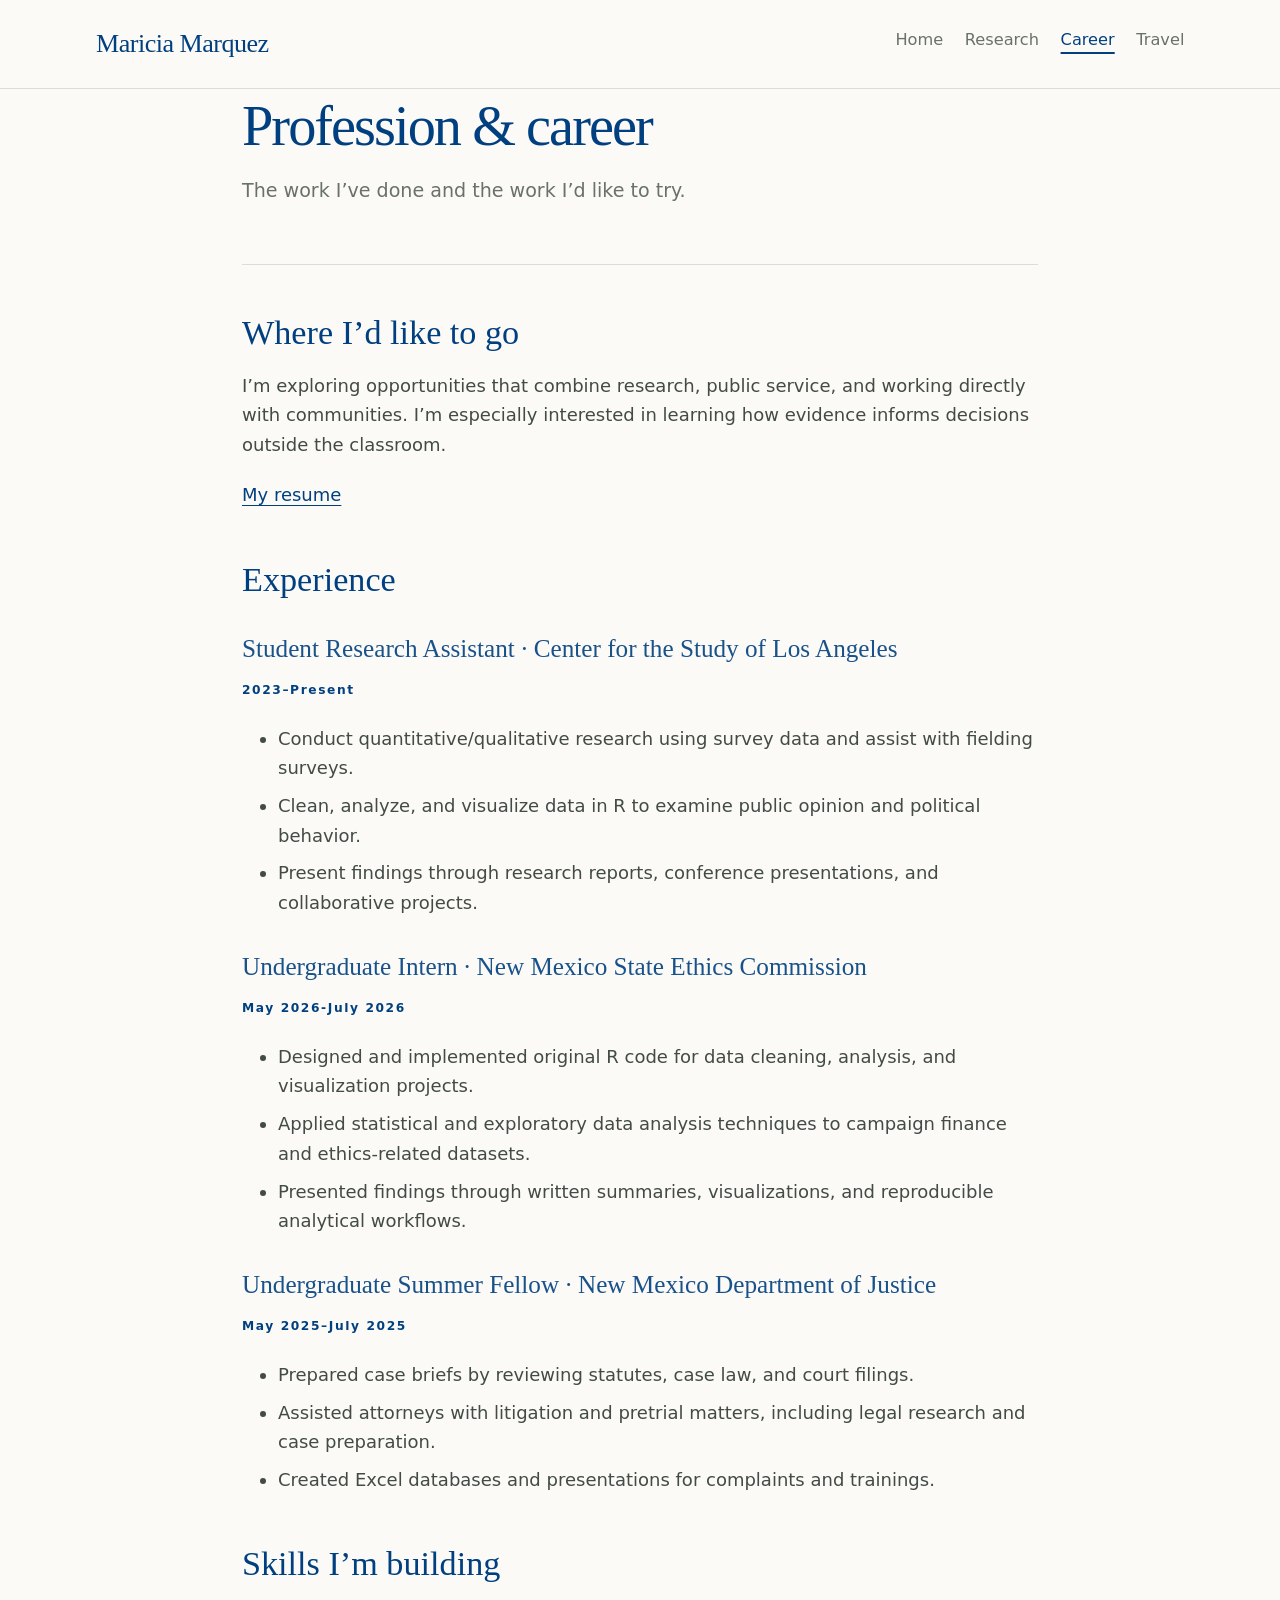
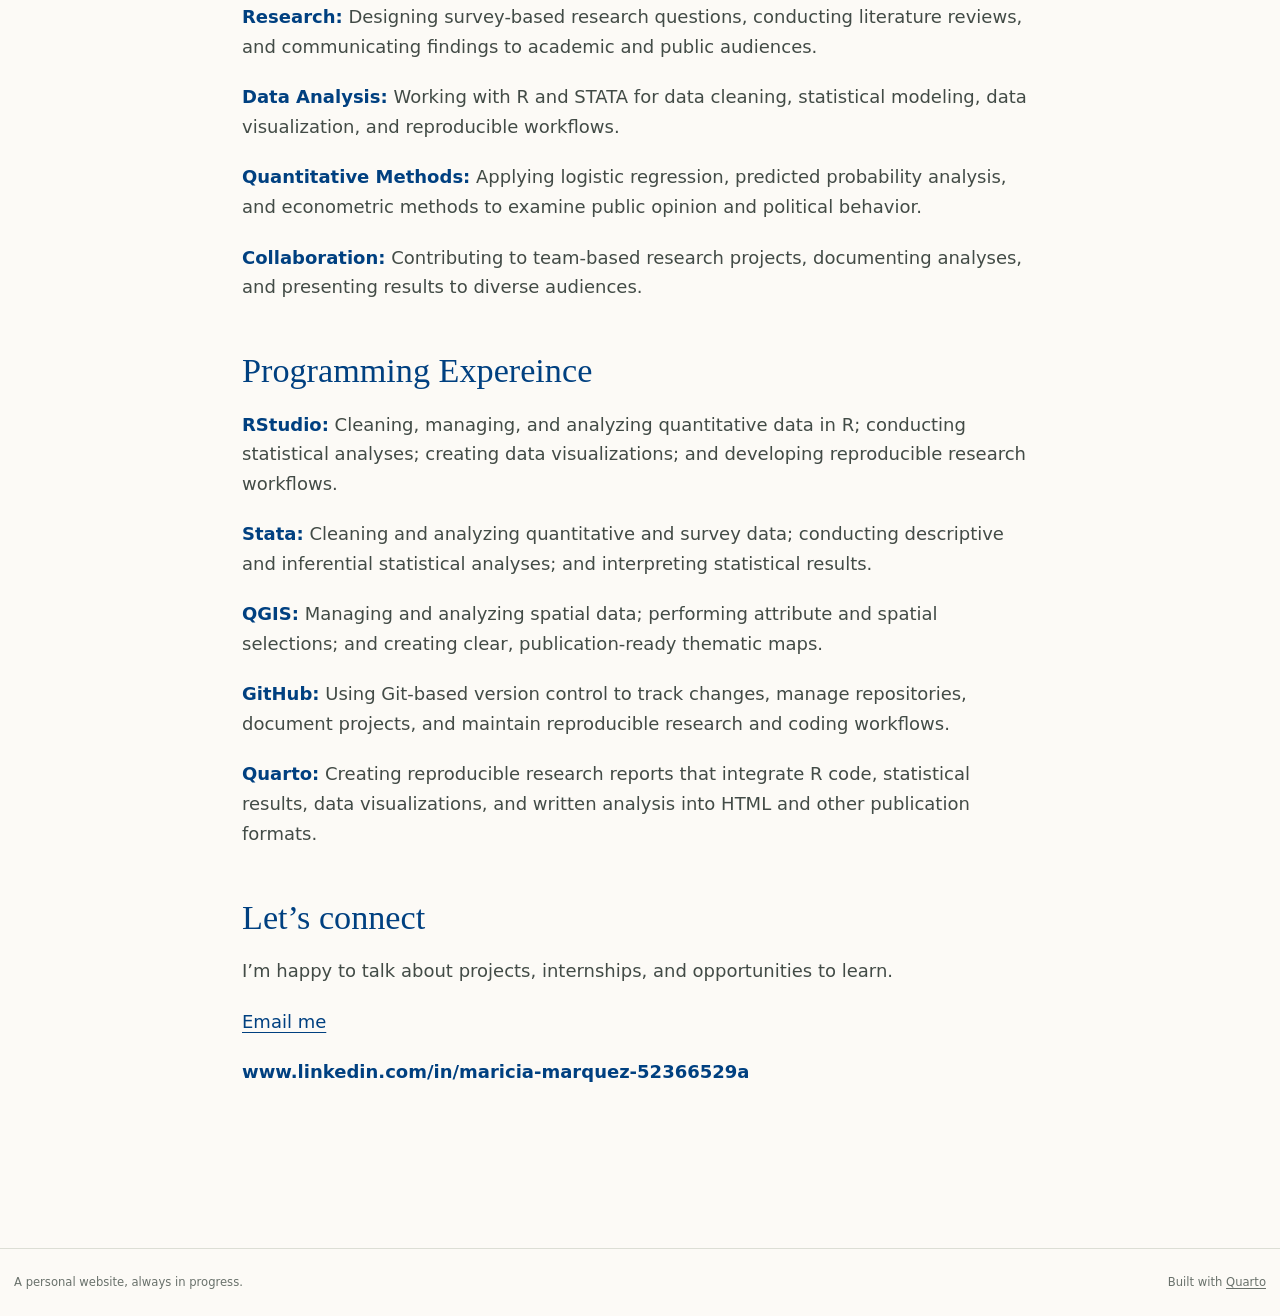
==== commit 5863c0b6: "fix" ====
--- a/docs/career.html
+++ b/docs/career.html
@@ -170,7 +170,9 @@
 <p><strong>Data Analysis:</strong> Working with R and STATA for data cleaning, statistical modeling, data visualization, and reproducible workflows.</p>
 <p><strong>Quantitative Methods:</strong> Applying logistic regression, predicted probability analysis, and econometric methods to examine public opinion and political behavior.</p>
 <p><strong>Collaboration:</strong> Contributing to team-based research projects, documenting analyses, and presenting results to diverse audiences.</p>
-<p>##Programming Expereince</p>
+</section>
+<section id="programming-expereince" class="level2">
+<h2 data-anchor-id="programming-expereince">Programming Expereince</h2>
 <p><strong>RStudio:</strong> Cleaning, managing, and analyzing quantitative data in R; conducting statistical analyses; creating data visualizations; and developing reproducible research workflows.</p>
 <p><strong>Stata:</strong> Cleaning and analyzing quantitative and survey data; conducting descriptive and inferential statistical analyses; and interpreting statistical results.</p>
 <p><strong>QGIS:</strong> Managing and analyzing spatial data; performing attribute and spatial selections; and creating clear, publication-ready thematic maps.</p>
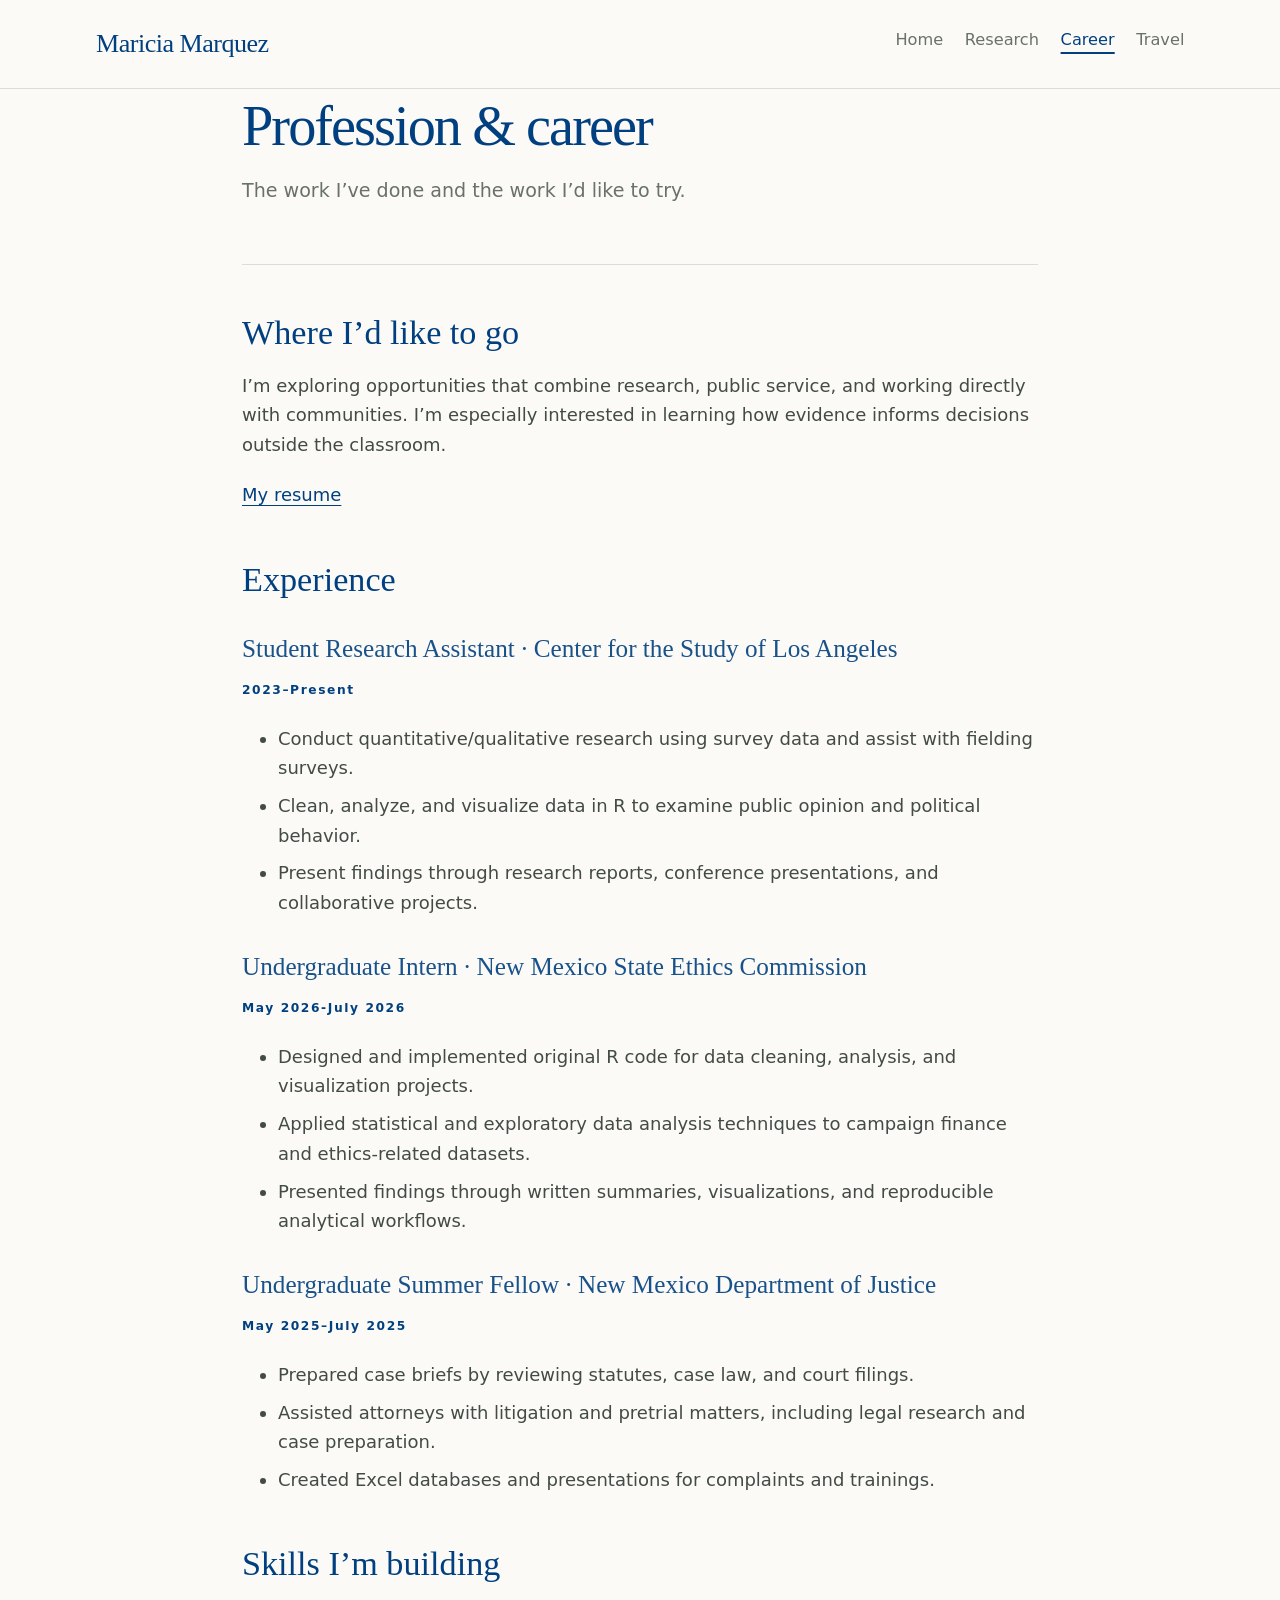
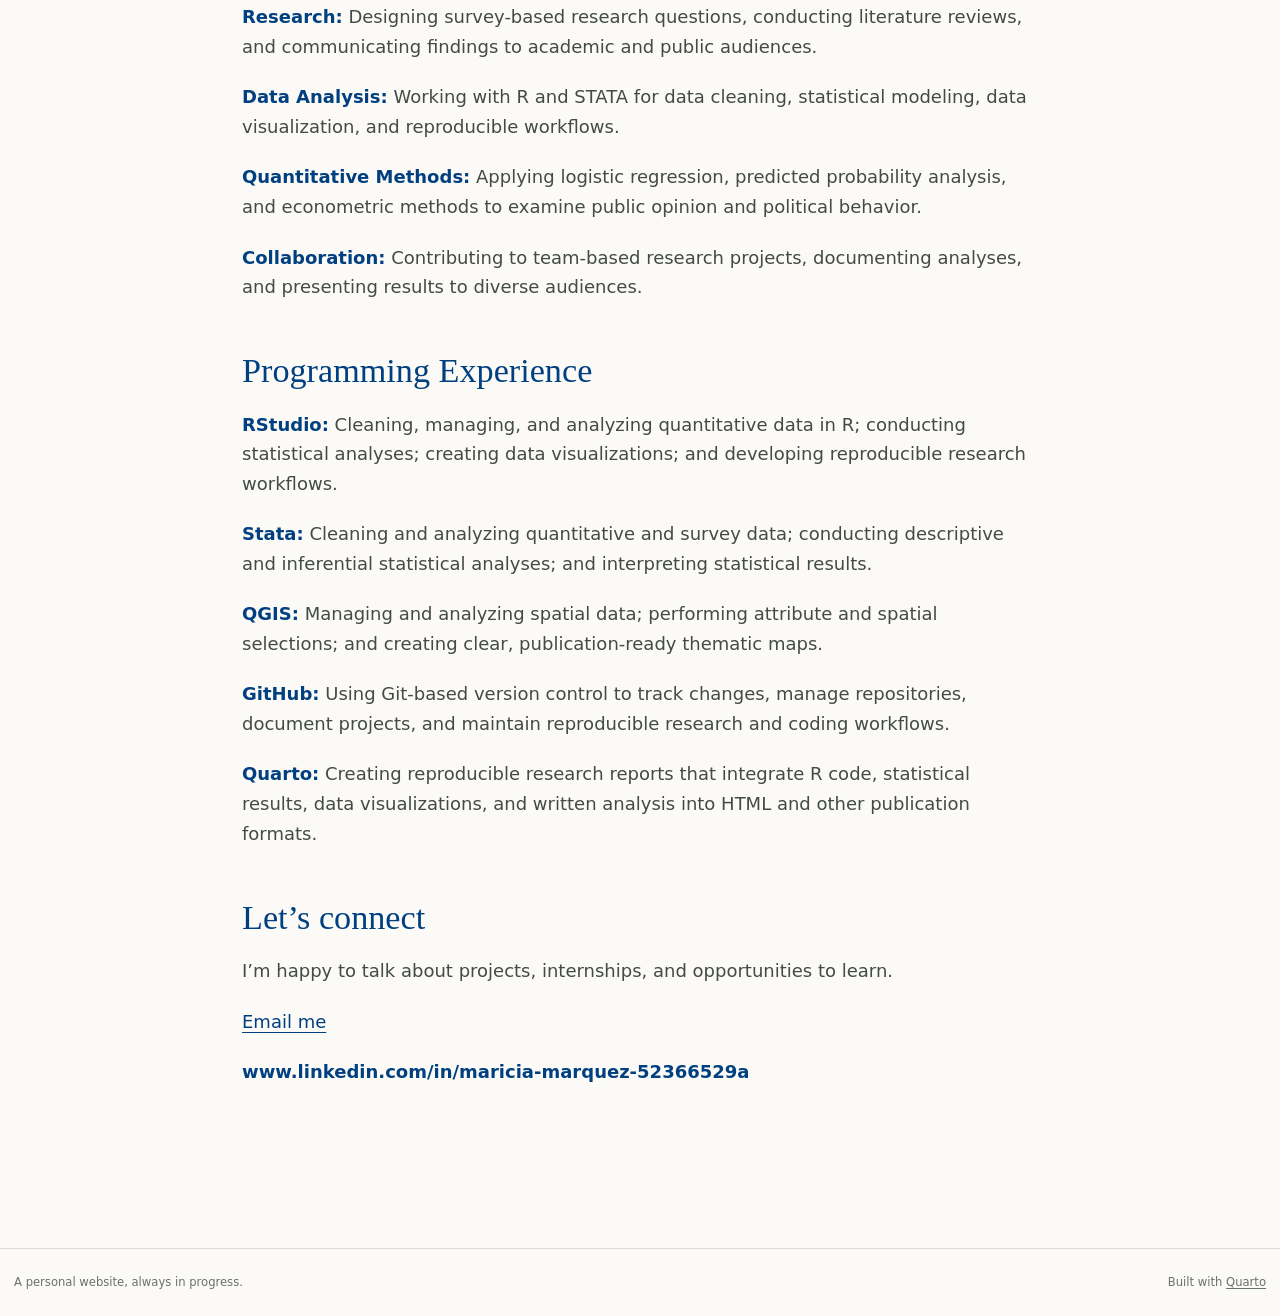
==== commit 0f6c128c: "add project" ====
--- a/docs/career.html
+++ b/docs/career.html
@@ -171,8 +171,8 @@
 <p><strong>Quantitative Methods:</strong> Applying logistic regression, predicted probability analysis, and econometric methods to examine public opinion and political behavior.</p>
 <p><strong>Collaboration:</strong> Contributing to team-based research projects, documenting analyses, and presenting results to diverse audiences.</p>
 </section>
-<section id="programming-expereince" class="level2">
-<h2 data-anchor-id="programming-expereince">Programming Expereince</h2>
+<section id="programming-experience" class="level2">
+<h2 data-anchor-id="programming-experience">Programming Experience</h2>
 <p><strong>RStudio:</strong> Cleaning, managing, and analyzing quantitative data in R; conducting statistical analyses; creating data visualizations; and developing reproducible research workflows.</p>
 <p><strong>Stata:</strong> Cleaning and analyzing quantitative and survey data; conducting descriptive and inferential statistical analyses; and interpreting statistical results.</p>
 <p><strong>QGIS:</strong> Managing and analyzing spatial data; performing attribute and spatial selections; and creating clear, publication-ready thematic maps.</p>
